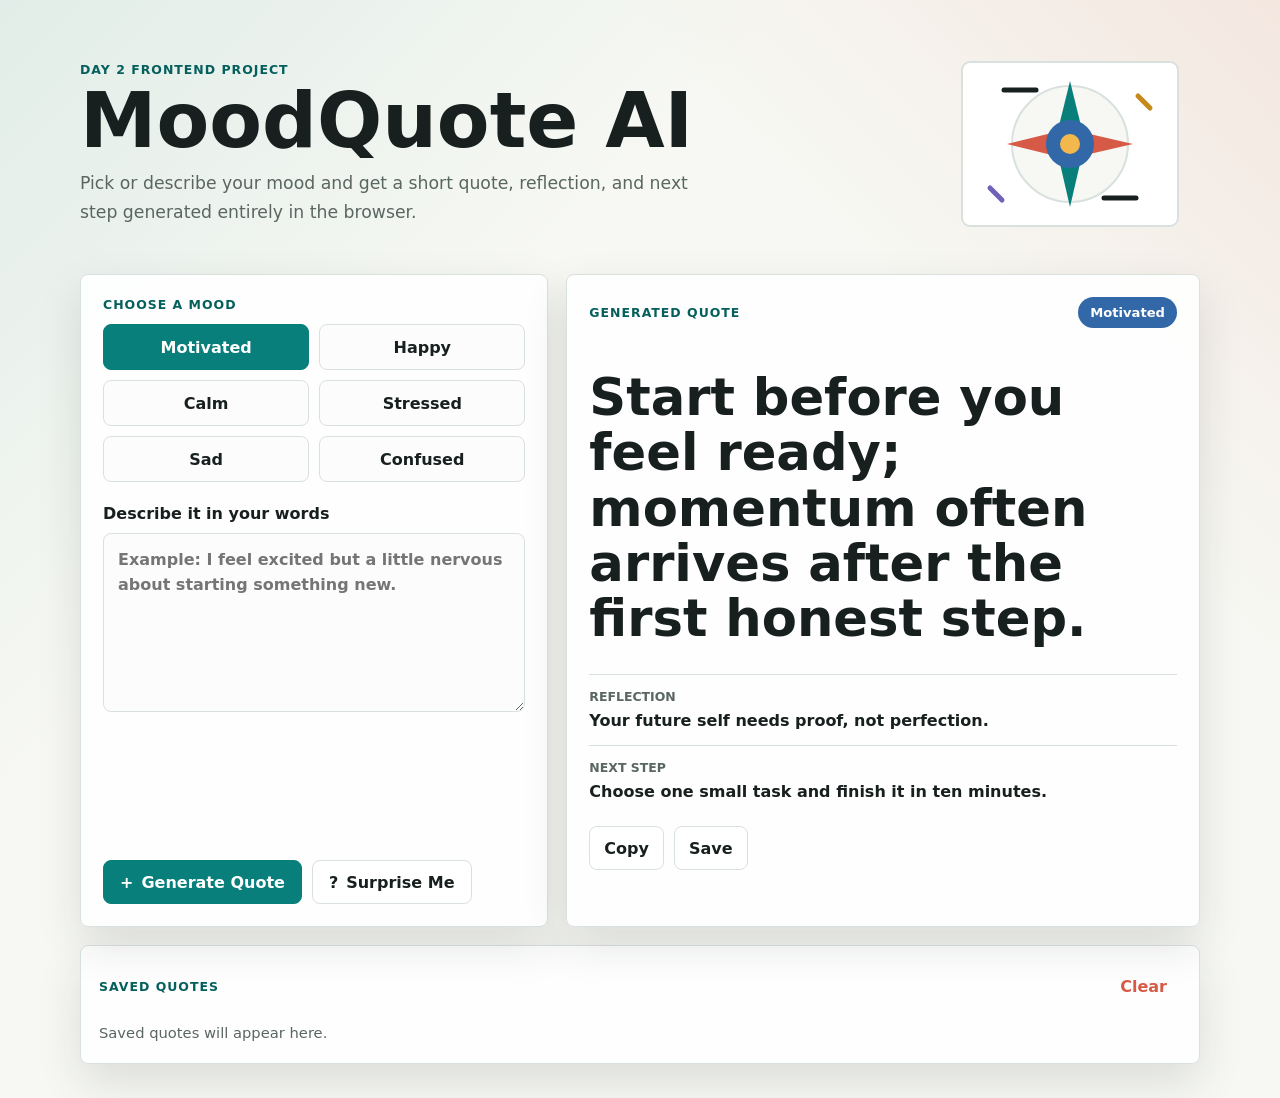
==== index.html @ 235eab3a "Add day 2 mood quote generator" ====
<!doctype html>
<html lang="en">
  <head>
    <meta charset="UTF-8" />
    <meta name="viewport" content="width=device-width, initial-scale=1.0" />
    <meta http-equiv="refresh" content="0; url=./day2/" />
    <title>100 Days of AI</title>
  </head>
  <body>
    <p>
      Opening <a href="./day2/">Day 2 - MoodQuote AI</a>.
    </p>
  </body>
</html>
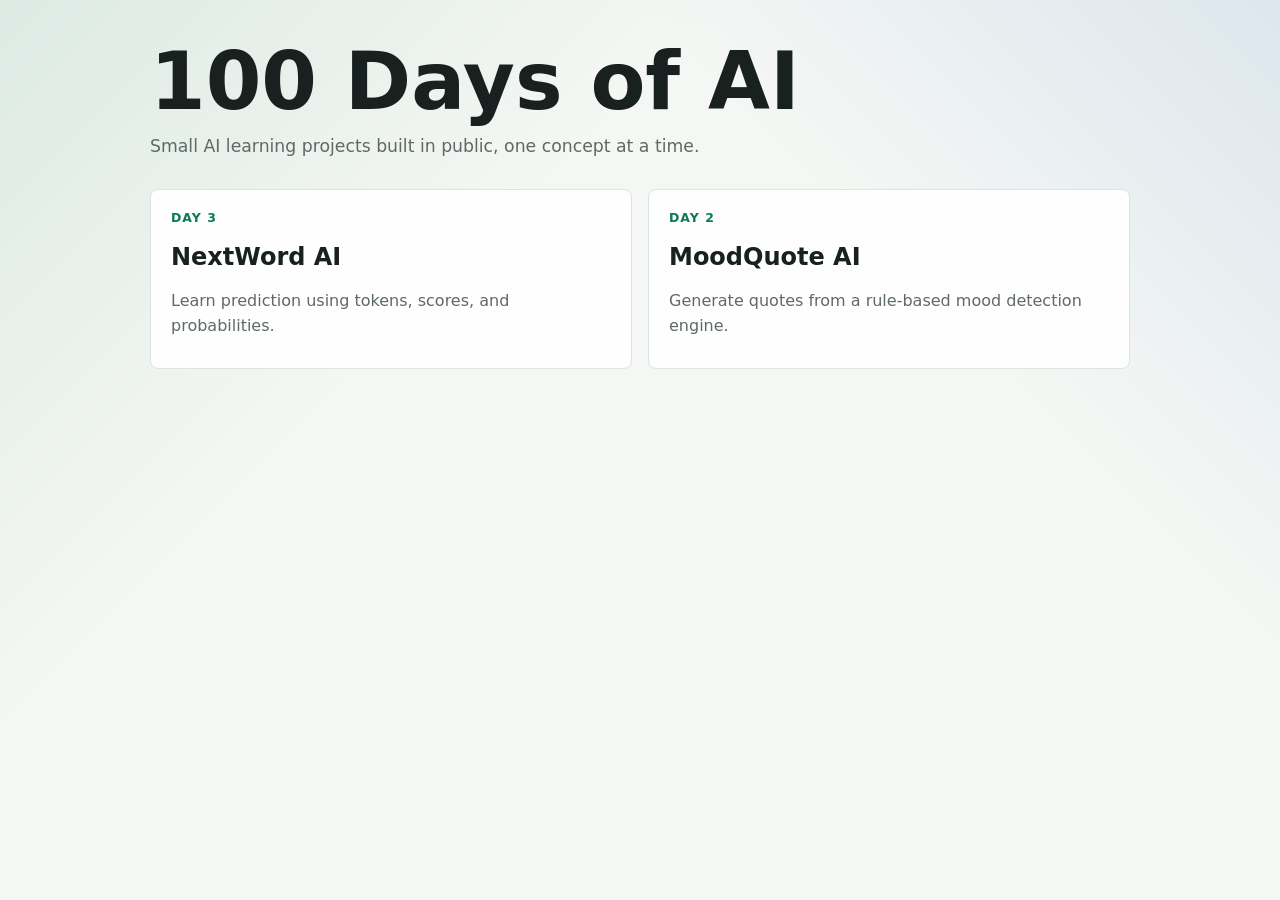
==== commit 8b3f543f: "Add day 3 next word predictor" ====
--- a/index.html
+++ b/index.html
@@ -3,12 +3,121 @@
   <head>
     <meta charset="UTF-8" />
     <meta name="viewport" content="width=device-width, initial-scale=1.0" />
-    <meta http-equiv="refresh" content="0; url=./day2/" />
     <title>100 Days of AI</title>
+    <style>
+      :root {
+        --ink: #18211f;
+        --muted: #5f6965;
+        --paper: #f5f7f4;
+        --line: #dce5df;
+        --green: #0b7a59;
+        --blue: #2f6fbd;
+      }
+
+      * {
+        box-sizing: border-box;
+      }
+
+      body {
+        margin: 0;
+        min-height: 100vh;
+        color: var(--ink);
+        font-family: Inter, ui-sans-serif, system-ui, -apple-system,
+          BlinkMacSystemFont, "Segoe UI", sans-serif;
+        background:
+          linear-gradient(135deg, rgba(11, 122, 89, 0.1), transparent 34%),
+          linear-gradient(225deg, rgba(47, 111, 189, 0.12), transparent 30%),
+          var(--paper);
+      }
+
+      main {
+        width: min(980px, calc(100% - 32px));
+        margin: 0 auto;
+        padding: 44px 0;
+      }
+
+      h1 {
+        margin: 0 0 12px;
+        font-size: clamp(2.4rem, 7vw, 5rem);
+        line-height: 0.95;
+      }
+
+      .lede {
+        max-width: 680px;
+        margin: 0 0 28px;
+        color: var(--muted);
+        font-size: 1.08rem;
+        line-height: 1.65;
+      }
+
+      .project-grid {
+        display: grid;
+        grid-template-columns: repeat(2, minmax(0, 1fr));
+        gap: 16px;
+      }
+
+      a {
+        display: grid;
+        gap: 10px;
+        min-height: 180px;
+        border: 1px solid var(--line);
+        border-radius: 8px;
+        padding: 20px;
+        color: inherit;
+        background: rgba(255, 255, 255, 0.94);
+        text-decoration: none;
+      }
+
+      a:hover,
+      a:focus-visible {
+        border-color: var(--green);
+        outline: none;
+      }
+
+      span {
+        color: var(--green);
+        font-size: 0.78rem;
+        font-weight: 850;
+        letter-spacing: 0.08em;
+        text-transform: uppercase;
+      }
+
+      strong {
+        font-size: 1.5rem;
+      }
+
+      p {
+        margin: 0;
+        color: var(--muted);
+        line-height: 1.55;
+      }
+
+      @media (max-width: 720px) {
+        .project-grid {
+          grid-template-columns: 1fr;
+        }
+      }
+    </style>
   </head>
   <body>
-    <p>
-      Opening <a href="./day2/">Day 2 - MoodQuote AI</a>.
-    </p>
+    <main>
+      <h1>100 Days of AI</h1>
+      <p class="lede">
+        Small AI learning projects built in public, one concept at a time.
+      </p>
+
+      <section class="project-grid" aria-label="Project list">
+        <a href="./day3/">
+          <span>Day 3</span>
+          <strong>NextWord AI</strong>
+          <p>Learn prediction using tokens, scores, and probabilities.</p>
+        </a>
+        <a href="./day2/">
+          <span>Day 2</span>
+          <strong>MoodQuote AI</strong>
+          <p>Generate quotes from a rule-based mood detection engine.</p>
+        </a>
+      </section>
+    </main>
   </body>
 </html>
